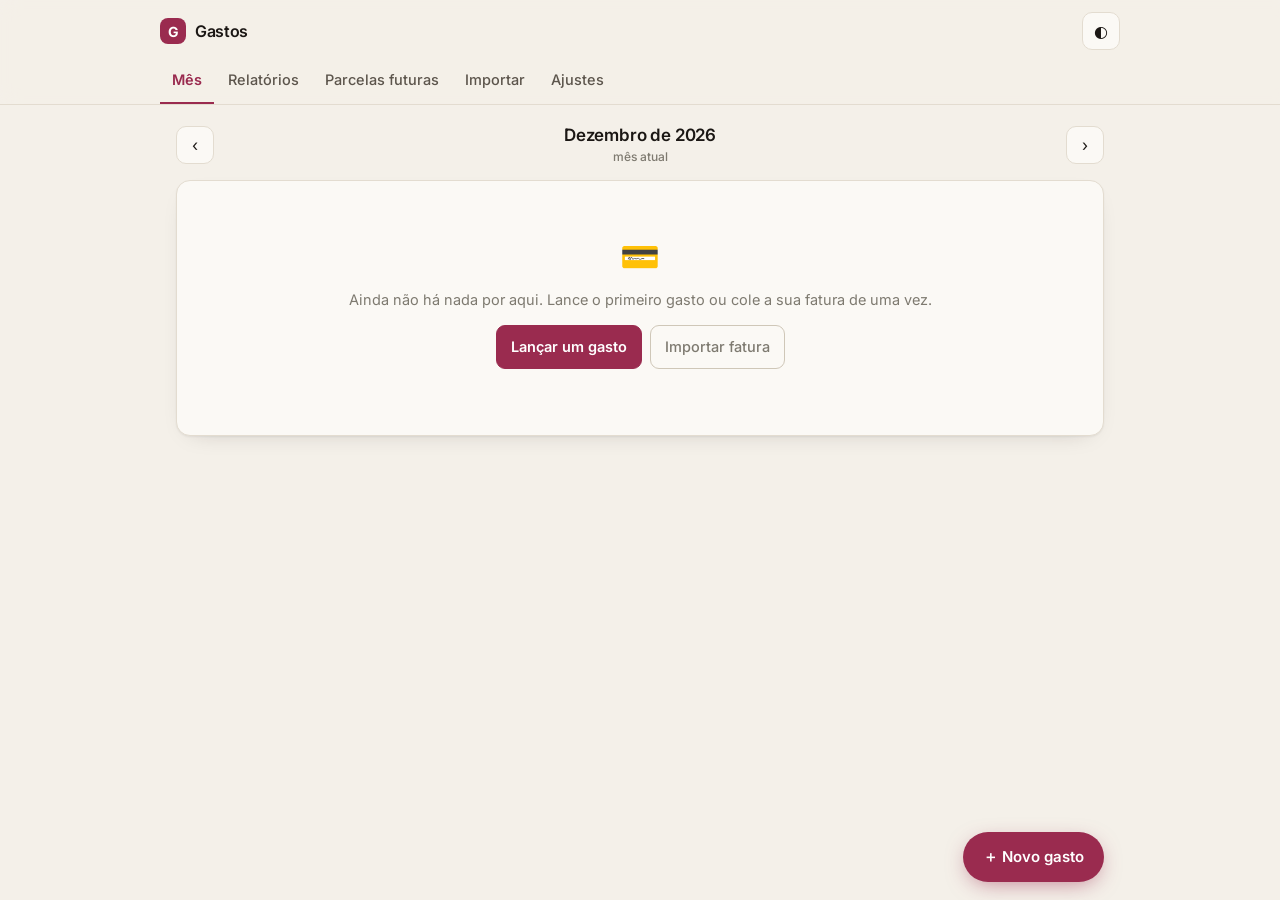
==== gastos/index.html @ 4b0e7037 "Adiciona app de gastos do cartão de crédito App estático em /gastos/ para categorizar gastos do cart" ====
<!DOCTYPE html>
<html lang="pt-BR" data-theme="">
<head>
<meta charset="UTF-8">
<meta name="viewport" content="width=device-width,initial-scale=1,viewport-fit=cover">
<title>Gastos — cartão de crédito</title>
<meta name="description" content="Controle de gastos do cartão de crédito: categorias, relatórios mensais e parcelas futuras. Os dados ficam só neste navegador.">
<meta name="robots" content="noindex, nofollow">
<meta name="theme-color" content="#F4F0E9" media="(prefers-color-scheme: light)">
<meta name="theme-color" content="#12100E" media="(prefers-color-scheme: dark)">
<meta name="apple-mobile-web-app-capable" content="yes">
<meta name="apple-mobile-web-app-title" content="Gastos">
<link rel="manifest" href="manifest.webmanifest">
<link rel="icon" href="data:image/svg+xml,%3Csvg xmlns='http://www.w3.org/2000/svg' viewBox='0 0 64 64'%3E%3Crect width='64' height='64' rx='14' fill='%239A2B4F'/%3E%3Crect x='12' y='20' width='40' height='26' rx='4' fill='none' stroke='%23fff' stroke-width='4'/%3E%3Cpath d='M12 30h40' stroke='%23fff' stroke-width='5'/%3E%3C/svg%3E">
<link rel="apple-touch-icon" href="icon.svg">
<link rel="preconnect" href="https://fonts.googleapis.com">
<link rel="preconnect" href="https://fonts.gstatic.com" crossorigin>
<link href="https://fonts.googleapis.com/css2?family=Inter:wght@400;500;600&display=swap" rel="stylesheet">
<link rel="stylesheet" href="app.css">
</head>
<body>

<header class="topbar">
  <div class="topbar-row">
    <div class="brand"><span class="brand-mark" aria-hidden="true">G</span> Gastos</div>
    <button class="icon-btn" id="btn-theme" type="button" title="Alternar tema claro/escuro" aria-label="Alternar tema claro/escuro">◐</button>
  </div>
  <nav class="tabs" id="tabs" aria-label="Seções">
    <button class="tab" type="button" data-route="mes">Mês</button>
    <button class="tab" type="button" data-route="relatorios">Relatórios</button>
    <button class="tab" type="button" data-route="parcelas">Parcelas futuras</button>
    <button class="tab" type="button" data-route="importar">Importar</button>
    <button class="tab" type="button" data-route="ajustes">Ajustes</button>
  </nav>
</header>

<main class="app" id="view" tabindex="-1">
  <noscript>
    <div class="card"><h2>Ative o JavaScript</h2>
    <p class="card-sub">Este app roda inteiro no seu navegador e precisa de JavaScript para funcionar.</p></div>
  </noscript>
</main>

<button class="fab" id="fab" type="button">＋ Novo gasto</button>

<div class="tip" id="tip" role="status" aria-live="polite"></div>
<div class="toast" id="toast" role="status" aria-live="polite"></div>

<dialog class="modal" id="modal"><div class="modal-card" id="modal-card"></div></dialog>

<script src="app.js"></script>
</body>
</html>
---- gastos/app.css ----
/* ============================================================
   Gastos — folha de estilo
   Paleta de dados validada com o validador de paletas:
     claro  → dado #9A2B4F · de-ênfase #8C877C · superfície #FBF9F5
     escuro → dado #D96A8B · de-ênfase #6B645A · superfície #1B1815
   (separação CVD, piso de visão normal e contraste ≥3:1 aprovados
    nos dois modos; a de-ênfase é cinza por definição — forma
    "1 cor + cinza", ênfase.)
   ============================================================ */

:root{
  color-scheme: light;

  /* superfícies e tinta */
  --bg:#F4F0E9;
  --surface:#FBF9F5;
  --surface-2:#F0EBE2;
  --surface-3:#E7E0D4;
  --ink:#1B1714;
  --ink-2:#5C554C;
  --muted:#7E7A70;
  --line:#E3DCD0;
  --line-strong:#CFC7B8;

  /* dados */
  --data:#9A2B4F;
  --data-soft:rgba(154,43,79,.12);
  --deemph:#8C877C;
  --grid:#E3DCD0;
  --axis:#CFC7B8;

  /* estado */
  --good:#0ca30c;
  --critical:#d03b3b;
  --warning:#fab219;

  --radius:14px;
  --radius-sm:9px;
  --shadow:0 1px 2px rgba(27,23,20,.05), 0 8px 24px -16px rgba(27,23,20,.28);
  --sans:"Inter", system-ui, -apple-system, "Segoe UI", sans-serif;
}

@media (prefers-color-scheme: dark){
  :root:where(:not([data-theme="light"])){
    color-scheme: dark;
    --bg:#12100E;
    --surface:#1B1815;
    --surface-2:#232019;
    --surface-3:#2E2A23;
    --ink:#F6F2EC;
    --ink-2:#C3BCB1;
    --muted:#9A948A;
    --line:#302B24;
    --line-strong:#453F36;
    --data:#D96A8B;
    --data-soft:rgba(217,106,139,.16);
    --deemph:#6B645A;
    --grid:#2C2822;
    --axis:#453F36;
    --good:#0ca30c;
    --critical:#e06a6a;
    --shadow:0 1px 2px rgba(0,0,0,.4), 0 8px 24px -16px rgba(0,0,0,.7);
  }
}
:root[data-theme="dark"]{
  color-scheme: dark;
  --bg:#12100E;
  --surface:#1B1815;
  --surface-2:#232019;
  --surface-3:#2E2A23;
  --ink:#F6F2EC;
  --ink-2:#C3BCB1;
  --muted:#9A948A;
  --line:#302B24;
  --line-strong:#453F36;
  --data:#D96A8B;
  --data-soft:rgba(217,106,139,.16);
  --deemph:#6B645A;
  --grid:#2C2822;
  --axis:#453F36;
  --good:#0ca30c;
  --critical:#e06a6a;
  --shadow:0 1px 2px rgba(0,0,0,.4), 0 8px 24px -16px rgba(0,0,0,.7);
}

*,*::before,*::after{box-sizing:border-box}
html,body{margin:0;padding:0}
body{
  background:var(--bg);
  color:var(--ink);
  font-family:var(--sans);
  font-size:16px;
  line-height:1.5;
  -webkit-font-smoothing:antialiased;
  padding-bottom:env(safe-area-inset-bottom);
}
h1,h2,h3{margin:0;font-weight:600;letter-spacing:-.01em}
button{font:inherit;color:inherit}
input,select,textarea{font:inherit}
a{color:var(--data)}

.sr-only{
  position:absolute;width:1px;height:1px;padding:0;margin:-1px;
  overflow:hidden;clip:rect(0 0 0 0);white-space:nowrap;border:0;
}
:focus-visible{outline:2px solid var(--data);outline-offset:2px;border-radius:4px}

/* ---------- estrutura ---------- */
.app{max-width:960px;margin:0 auto;padding:0 16px 96px}

.topbar{
  position:sticky;top:0;z-index:30;
  background:color-mix(in srgb, var(--bg) 88%, transparent);
  backdrop-filter:saturate(1.4) blur(10px);
  border-bottom:1px solid var(--line);
  margin:0 -16px 18px;padding:12px 16px 0;
}
.topbar-row{display:flex;align-items:center;gap:12px;max-width:960px;margin:0 auto}
.brand{display:flex;align-items:center;gap:9px;font-weight:600;letter-spacing:-.02em;margin-right:auto}
.brand-mark{
  width:26px;height:26px;border-radius:8px;display:grid;place-items:center;
  background:var(--data);color:#fff;font-size:14px;font-weight:700;flex:none;
}
.icon-btn{
  border:1px solid var(--line);background:var(--surface);
  width:38px;height:38px;border-radius:10px;cursor:pointer;
  display:grid;place-items:center;font-size:16px;flex:none;
}
.icon-btn:hover{background:var(--surface-2)}

.tabs{display:flex;gap:2px;overflow-x:auto;max-width:960px;margin:10px auto 0;scrollbar-width:none}
.tabs::-webkit-scrollbar{display:none}
.tab{
  appearance:none;border:0;background:none;cursor:pointer;white-space:nowrap;
  padding:9px 12px 11px;font-size:14.5px;font-weight:500;color:var(--ink-2);
  border-bottom:2px solid transparent;
}
.tab:hover{color:var(--ink)}
.tab[aria-current="page"]{color:var(--data);border-bottom-color:var(--data);font-weight:600}

/* ---------- cartões ---------- */
.card{
  background:var(--surface);border:1px solid var(--line);
  border-radius:var(--radius);padding:18px;margin-bottom:14px;box-shadow:var(--shadow);
}
.card-head{display:flex;align-items:baseline;gap:10px;margin-bottom:4px;flex-wrap:wrap}
.card-head h2{font-size:16px}
.card-sub{color:var(--muted);font-size:13.5px;margin:0 0 14px}
.card-actions{margin-left:auto;display:flex;gap:6px}

/* ---------- seletor de mês ---------- */
.month-nav{display:flex;align-items:center;gap:8px;margin-bottom:14px}
.month-nav .now{
  flex:1;text-align:center;font-size:17px;font-weight:600;letter-spacing:-.01em;
}
.month-nav .now small{display:block;font-size:12px;font-weight:500;color:var(--muted);text-transform:none;letter-spacing:0}

/* ---------- número herói e ladrilhos ---------- */
.hero-figure{
  font-size:clamp(38px,10vw,54px);font-weight:600;letter-spacing:-.03em;
  line-height:1.05;margin:2px 0 6px;
}
.hero-label{color:var(--muted);font-size:13.5px;font-weight:500}
.delta{display:inline-flex;align-items:center;gap:5px;font-size:14px;font-weight:600}
.delta .arrow{font-size:12px}
.delta.up{color:var(--critical)}      /* gastar mais é ruim */
.delta.down{color:var(--good)}
.delta.flat{color:var(--muted)}
.delta small{font-weight:500;color:var(--muted)}

.tiles{display:grid;grid-template-columns:repeat(auto-fit,minmax(150px,1fr));gap:10px;margin-top:16px}
.tile{background:var(--surface-2);border-radius:var(--radius-sm);padding:12px 13px}
.tile .t-label{color:var(--muted);font-size:12.5px;font-weight:500;margin-bottom:3px}
.tile .t-value{font-size:21px;font-weight:600;letter-spacing:-.02em}
.tile .t-note{color:var(--muted);font-size:12px;margin-top:2px}

/* ---------- filtros ---------- */
.filters{display:flex;flex-wrap:wrap;gap:8px;align-items:flex-end;margin-bottom:14px}
.field{display:flex;flex-direction:column;gap:5px;min-width:0}
.field label{font-size:12.5px;font-weight:500;color:var(--muted)}
.field.grow{flex:1 1 180px}
input[type=text],input[type=date],input[type=number],input[type=month],select,textarea{
  background:var(--surface);color:var(--ink);
  border:1px solid var(--line-strong);border-radius:var(--radius-sm);
  padding:10px 11px;width:100%;min-width:0;
}
textarea{resize:vertical;line-height:1.45;font-size:14px}
select{cursor:pointer}
input::placeholder,textarea::placeholder{color:var(--muted)}

/* ---------- botões ---------- */
.btn{
  appearance:none;border:1px solid var(--line-strong);background:var(--surface);
  border-radius:var(--radius-sm);padding:10px 14px;cursor:pointer;
  font-size:14.5px;font-weight:500;display:inline-flex;align-items:center;gap:7px;
  justify-content:center;
}
.btn:hover{background:var(--surface-2)}
.btn.primary{background:var(--data);border-color:var(--data);color:#fff;font-weight:600}
.btn.primary:hover{filter:brightness(1.07)}
.btn.ghost{border-color:transparent;background:none;color:var(--ink-2)}
.btn.ghost:hover{background:var(--surface-2)}
.btn.danger{color:var(--critical);border-color:var(--line-strong)}
.btn.small{padding:7px 10px;font-size:13px}
.btn:disabled{opacity:.45;cursor:not-allowed}

.fab{
  position:fixed;right:max(16px,calc(50vw - 480px + 16px));
  bottom:calc(18px + env(safe-area-inset-bottom));
  z-index:40;border:0;border-radius:999px;cursor:pointer;
  background:var(--data);color:#fff;font-weight:600;font-size:15px;
  padding:14px 20px;box-shadow:0 6px 22px -6px rgba(154,43,79,.6);
  display:inline-flex;align-items:center;gap:8px;
}
.fab:hover{filter:brightness(1.07)}
.fab[hidden]{display:none}

/* ---------- gráfico: barras horizontais ---------- */
.figure{margin:0}
.bars{display:flex;flex-direction:column;gap:8px}  /* ≥2px de folga entre barras */
.bar-row{
  display:grid;grid-template-columns:minmax(96px,34%) 1fr auto;
  align-items:center;gap:10px;
  border:0;background:none;padding:3px 2px;text-align:left;cursor:default;width:100%;
  border-radius:6px;
}
button.bar-row{cursor:pointer}
button.bar-row:hover{background:var(--surface-2)}
.bar-name{
  font-size:14px;color:var(--ink-2);white-space:nowrap;overflow:hidden;
  text-overflow:ellipsis;display:flex;align-items:center;gap:6px;
}
.bar-track{background:var(--surface-2);border-radius:5px;height:14px;overflow:visible}
.bar-fill{
  display:block;height:14px;background:var(--data);
  border-radius:0 4px 4px 0;   /* ponta arredondada, base quadrada */
  min-width:2px;
}
.bar-fill.deemph{background:var(--deemph)}
.bar-value{font-size:14px;font-weight:600;font-variant-numeric:tabular-nums;white-space:nowrap}
.bar-pct{color:var(--muted);font-size:12px;font-weight:500;margin-left:5px}

/* ---------- gráfico: colunas (SVG) ---------- */
.chart-svg{display:block;width:100%;height:auto;overflow:visible}
.chart-svg .grid-line{stroke:var(--grid);stroke-width:1;shape-rendering:crispEdges}
.chart-svg .axis-line{stroke:var(--axis);stroke-width:1;shape-rendering:crispEdges}
.chart-svg .tick-text{fill:var(--muted);font-size:11px;font-variant-numeric:tabular-nums}
.chart-svg .x-text{fill:var(--muted);font-size:11px}
.chart-svg .x-text.on{fill:var(--ink);font-weight:600}
.chart-svg .col{fill:var(--deemph)}
.chart-svg .col.on{fill:var(--data)}
.chart-svg .col-label{fill:var(--ink);font-size:11.5px;font-weight:600;font-variant-numeric:tabular-nums}
.chart-svg .hit{fill:transparent;cursor:pointer}
.chart-svg .hit:hover + .col, .chart-svg .hit:focus-visible + .col{opacity:.82}

/* ---------- tabela-gêmea ---------- */
.table-wrap{overflow-x:auto;margin-top:12px}
table.data{border-collapse:collapse;width:100%;font-size:14px}
table.data th,table.data td{
  text-align:left;padding:8px 10px;border-bottom:1px solid var(--line);white-space:nowrap;
}
table.data th{color:var(--muted);font-weight:500;font-size:12.5px}
table.data td.num,table.data th.num{text-align:right;font-variant-numeric:tabular-nums}
table.data tr:last-child td{border-bottom:0}

/* ---------- tooltip ---------- */
.tip{
  position:fixed;z-index:60;pointer-events:none;opacity:0;transition:opacity .1s;
  background:var(--surface);border:1px solid var(--line-strong);border-radius:10px;
  padding:8px 11px;box-shadow:var(--shadow);max-width:240px;
}
.tip.on{opacity:1}
.tip .tip-value{font-size:16px;font-weight:600;letter-spacing:-.01em;font-variant-numeric:tabular-nums}
.tip .tip-label{font-size:12.5px;color:var(--ink-2);display:flex;align-items:center;gap:6px;margin-top:2px}
.tip .key{width:14px;height:2px;border-radius:2px;background:var(--data);flex:none}
.tip .key.deemph{background:var(--deemph)}

/* ---------- listas ---------- */
.list{display:flex;flex-direction:column}
.item{
  display:flex;align-items:center;gap:12px;padding:11px 6px;
  border-bottom:1px solid var(--line);width:100%;text-align:left;
  background:none;border-left:0;border-right:0;border-top:0;cursor:pointer;border-radius:6px;
}
.item:hover{background:var(--surface-2)}
.item:last-child{border-bottom:0}
.item-emoji{
  width:36px;height:36px;border-radius:10px;background:var(--surface-2);
  display:grid;place-items:center;font-size:17px;flex:none;
}
.item-main{min-width:0;flex:1}
.item-title{font-size:14.5px;font-weight:500;white-space:nowrap;overflow:hidden;text-overflow:ellipsis}
.item-meta{font-size:12.5px;color:var(--muted);display:flex;gap:7px;flex-wrap:wrap;margin-top:1px}
.item-amount{font-size:15px;font-weight:600;font-variant-numeric:tabular-nums;white-space:nowrap;text-align:right}
.item-amount small{display:block;font-size:11.5px;font-weight:500;color:var(--muted)}
.badge{
  display:inline-block;background:var(--surface-3);color:var(--ink-2);
  border-radius:5px;padding:1px 6px;font-size:11.5px;font-weight:600;
  font-variant-numeric:tabular-nums;
}
.badge.soft{background:var(--data-soft);color:var(--data)}

.group-head{
  display:flex;align-items:baseline;gap:8px;margin:18px 0 2px;
  font-size:12.5px;font-weight:600;color:var(--muted);
}
.group-head .g-total{margin-left:auto;font-variant-numeric:tabular-nums;color:var(--ink-2)}

.empty{text-align:center;padding:34px 16px;color:var(--muted)}
.empty .e-emoji{font-size:32px;display:block;margin-bottom:8px}
.empty p{margin:0 0 14px;font-size:14.5px}

/* ---------- modal ---------- */
dialog.modal{
  border:0;padding:0;background:transparent;max-width:100%;max-height:100%;
}
dialog.modal::backdrop{background:rgba(20,16,12,.45);backdrop-filter:blur(2px)}
.modal-card{
  background:var(--surface);border:1px solid var(--line);border-radius:18px;
  width:min(560px,calc(100vw - 24px));max-height:calc(100dvh - 32px);
  overflow:auto;padding:20px;box-shadow:0 24px 60px -20px rgba(0,0,0,.5);
}
.modal-head{display:flex;align-items:center;gap:10px;margin-bottom:16px}
.modal-head h2{font-size:18px;margin-right:auto}
.form-grid{display:grid;grid-template-columns:1fr 1fr;gap:12px}
.form-grid .full{grid-column:1 / -1}
.modal-foot{display:flex;gap:8px;margin-top:20px}
.modal-foot .spacer{margin-left:auto}
.hint{font-size:12.5px;color:var(--muted);margin:5px 0 0}
.suggestion{
  display:inline-flex;align-items:center;gap:6px;font-size:12.5px;color:var(--muted);
  margin-top:5px;
}
.suggestion b{color:var(--data)}

/* ---------- ajustes ---------- */
.rows{display:flex;flex-direction:column;gap:8px}
.row-edit{
  display:flex;align-items:center;gap:8px;background:var(--surface-2);
  border-radius:var(--radius-sm);padding:8px 10px;
}
.row-edit .r-main{flex:1;min-width:0}
.row-edit .r-title{font-size:14.5px;font-weight:500}
.row-edit .r-note{font-size:12.5px;color:var(--muted)}
.chip-emoji{width:34px;height:34px;border-radius:9px;background:var(--surface);display:grid;place-items:center;font-size:17px;flex:none;border:1px solid var(--line)}
.seg{display:inline-flex;background:var(--surface-2);border-radius:9px;padding:3px;gap:2px}
.seg button{
  border:0;background:none;cursor:pointer;padding:6px 11px;border-radius:7px;
  font-size:13.5px;font-weight:500;color:var(--ink-2);
}
.seg button[aria-pressed="true"]{background:var(--surface);color:var(--ink);font-weight:600;box-shadow:0 1px 2px rgba(0,0,0,.08)}

.callout{
  background:var(--data-soft);border-radius:var(--radius-sm);
  padding:12px 14px;font-size:13.5px;color:var(--ink-2);margin-bottom:14px;
}
.callout b{color:var(--ink)}

/* ---------- importação ---------- */
.imp-table{width:100%;min-width:620px;border-collapse:collapse;font-size:13.5px}
.imp-table th,.imp-table td{padding:7px 8px;border-bottom:1px solid var(--line);text-align:left;vertical-align:middle}
.imp-table th{font-size:12px;color:var(--muted);font-weight:500}
.imp-table td.num{text-align:right;font-variant-numeric:tabular-nums;white-space:nowrap}
.imp-table select{padding:6px 7px;font-size:13px}
.imp-table input[type=text]{padding:6px 7px;font-size:13px}
.imp-off{opacity:.42}

/* ---------- toast ---------- */
.toast{
  position:fixed;left:50%;transform:translateX(-50%);
  bottom:calc(84px + env(safe-area-inset-bottom));z-index:70;
  background:var(--ink);color:var(--bg);border-radius:999px;
  padding:10px 18px;font-size:14px;font-weight:500;
  opacity:0;transition:opacity .18s, transform .18s;pointer-events:none;
}
.toast.on{opacity:1;transform:translateX(-50%) translateY(-4px)}

@media (max-width:700px){
  /* a tabela de importação vira uma lista de cartões — no celular ela
     não teria largura para caber em colunas */
  .imp-table{min-width:0;font-size:14px}
  .imp-table thead{display:none}
  .imp-table,.imp-table tbody{display:block}
  .imp-table tr{
    display:grid;grid-template-columns:auto 1fr auto;
    grid-template-areas:"chk data valor" "desc desc desc" "cat cat parc";
    gap:8px 10px;align-items:center;
    border:1px solid var(--line);border-radius:var(--radius-sm);
    padding:11px;margin-bottom:8px;
  }
  .imp-table td{display:block;border:0;padding:0}
  .imp-table td:nth-child(1){grid-area:chk}
  .imp-table td:nth-child(2){grid-area:data;color:var(--muted);font-size:12.5px}
  .imp-table td:nth-child(3){grid-area:desc}
  .imp-table td:nth-child(4){grid-area:cat}
  .imp-table td:nth-child(5){grid-area:parc;text-align:right}
  .imp-table td:nth-child(6){grid-area:valor;text-align:right;font-weight:600}
  .imp-table input[type=checkbox]{width:20px;height:20px}
}

@media (max-width:600px){
  .form-grid{grid-template-columns:1fr}
  .card{padding:15px}
  /* no celular o nome ganha a linha inteira e a barra vai embaixo */
  .bar-row{grid-template-columns:1fr auto;grid-template-areas:"nome valor" "barra barra";gap:4px 10px;padding:6px 2px}
  .bar-name{grid-area:nome;white-space:normal;overflow:visible}
  .bar-value{grid-area:valor}
  .bar-track{grid-area:barra}
  .fab{right:16px}
}
@media (prefers-reduced-motion:reduce){
  *{transition:none !important;animation:none !important}
}
@media print{
  .topbar,.fab,.card-actions,.filters,.toast{display:none !important}
  .card{break-inside:avoid;box-shadow:none}
}
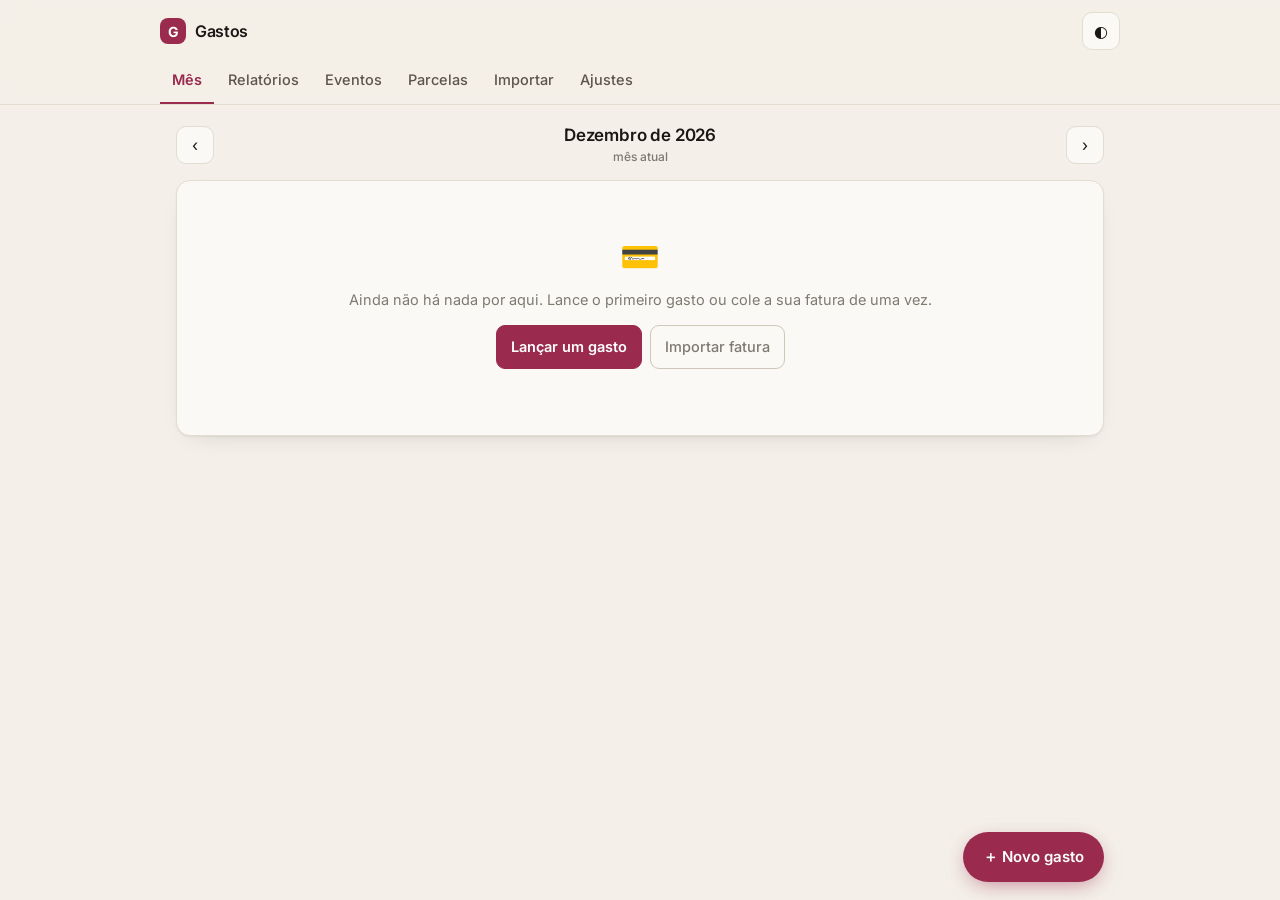
==== commit 37c07177: "Adiciona eventos: agrupador de gastos que atravessa categorias Uma viagem ou reforma espalha gastos " ====
--- a/gastos/index.html
+++ b/gastos/index.html
@@ -28,7 +28,8 @@
   <nav class="tabs" id="tabs" aria-label="Seções">
     <button class="tab" type="button" data-route="mes">Mês</button>
     <button class="tab" type="button" data-route="relatorios">Relatórios</button>
-    <button class="tab" type="button" data-route="parcelas">Parcelas futuras</button>
+    <button class="tab" type="button" data-route="eventos">Eventos</button>
+    <button class="tab" type="button" data-route="parcelas">Parcelas</button>
     <button class="tab" type="button" data-route="importar">Importar</button>
     <button class="tab" type="button" data-route="ajustes">Ajustes</button>
   </nav>
--- a/gastos/app.css
+++ b/gastos/app.css
@@ -174,6 +174,26 @@
 .tile .t-value{font-size:21px;font-weight:600;letter-spacing:-.02em}
 .tile .t-note{color:var(--muted);font-size:12px;margin-top:2px}
 
+/* ---------- medidor de orçamento ---------- */
+.meter-wrap{margin:10px 0 2px}
+.meter{
+  height:10px;border-radius:5px;background:var(--data-soft);
+  overflow:hidden;max-width:520px;
+}
+.meter-fill{height:10px;border-radius:0 4px 4px 0;background:var(--data);min-width:2px}
+.meter-fill.warn{background:var(--warning)}
+.meter-fill.crit{background:var(--critical)}
+.meter-legend{
+  display:flex;align-items:center;gap:6px;margin-top:7px;
+  font-size:13.5px;font-weight:500;color:var(--ink-2);
+}
+.meter-legend.crit{color:var(--critical);font-weight:600}
+
+/* lista rolável dentro do modal de vinculação */
+.lista-vinculo{max-height:46vh;overflow-y:auto;border-top:1px solid var(--line)}
+.lista-vinculo .item{cursor:pointer}
+.lista-vinculo input[type=checkbox]{width:20px;height:20px;flex:none}
+
 /* ---------- filtros ---------- */
 .filters{display:flex;flex-wrap:wrap;gap:8px;align-items:flex-end;margin-bottom:14px}
 .field{display:flex;flex-direction:column;gap:5px;min-width:0}
@@ -299,6 +319,7 @@
   font-variant-numeric:tabular-nums;
 }
 .badge.soft{background:var(--data-soft);color:var(--data)}
+.badge.alerta{background:var(--surface-3);color:var(--ink-2);display:inline-flex;align-items:center;gap:4px}
 
 .group-head{
   display:flex;align-items:baseline;gap:8px;margin:18px 0 2px;
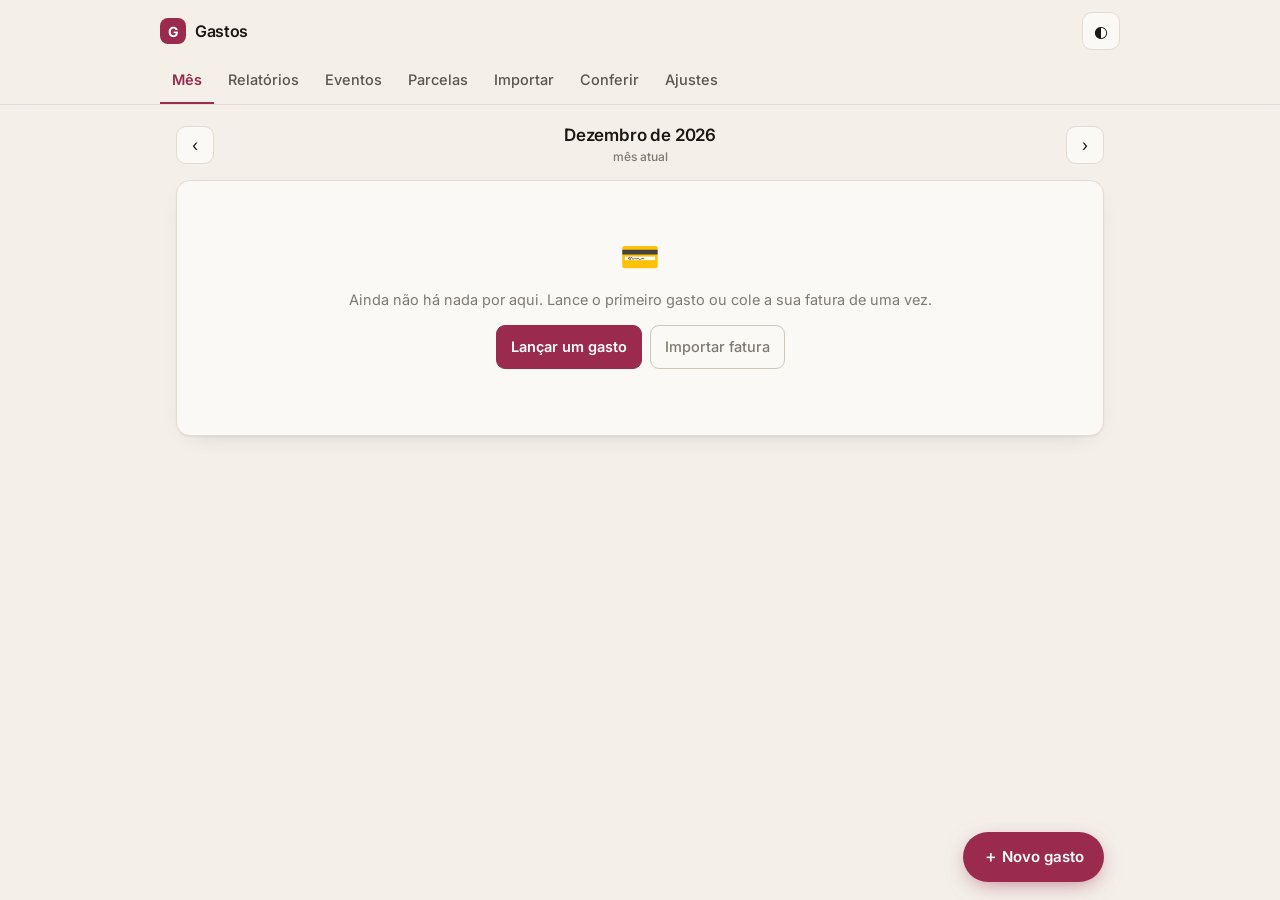
==== commit 8e34f2e2: "Nova aba Conferir: compara a fatura do banco com o que está lançado Quando a importação escapa um it" ====
--- a/gastos/index.html
+++ b/gastos/index.html
@@ -8,11 +8,15 @@
 <meta name="robots" content="noindex, nofollow">
 <meta name="theme-color" content="#F4F0E9" media="(prefers-color-scheme: light)">
 <meta name="theme-color" content="#12100E" media="(prefers-color-scheme: dark)">
+<meta name="mobile-web-app-capable" content="yes">
 <meta name="apple-mobile-web-app-capable" content="yes">
 <meta name="apple-mobile-web-app-title" content="Gastos">
+<meta name="apple-mobile-web-app-status-bar-style" content="default">
+<meta name="application-name" content="Gastos">
 <link rel="manifest" href="manifest.webmanifest">
 <link rel="icon" href="data:image/svg+xml,%3Csvg xmlns='http://www.w3.org/2000/svg' viewBox='0 0 64 64'%3E%3Crect width='64' height='64' rx='14' fill='%239A2B4F'/%3E%3Crect x='12' y='20' width='40' height='26' rx='4' fill='none' stroke='%23fff' stroke-width='4'/%3E%3Cpath d='M12 30h40' stroke='%23fff' stroke-width='5'/%3E%3C/svg%3E">
-<link rel="apple-touch-icon" href="icon.svg">
+<link rel="apple-touch-icon" href="icons/apple-touch-icon.png">
+<link rel="icon" type="image/png" sizes="192x192" href="icons/icon-192.png">
 <link rel="preconnect" href="https://fonts.googleapis.com">
 <link rel="preconnect" href="https://fonts.gstatic.com" crossorigin>
 <link href="https://fonts.googleapis.com/css2?family=Inter:wght@400;500;600&display=swap" rel="stylesheet">
@@ -31,6 +35,7 @@
     <button class="tab" type="button" data-route="eventos">Eventos</button>
     <button class="tab" type="button" data-route="parcelas">Parcelas</button>
     <button class="tab" type="button" data-route="importar">Importar</button>
+    <button class="tab" type="button" data-route="conferir">Conferir</button>
     <button class="tab" type="button" data-route="ajustes">Ajustes</button>
   </nav>
 </header>
@@ -44,6 +49,14 @@
 
 <button class="fab" id="fab" type="button">＋ Novo gasto</button>
 
+<div class="pwa-bar" id="pwa-atualizar" role="status" hidden>
+  <div class="pwa-bar-inner">
+    <span class="pwa-bar-txt">Uma versão nova do app está pronta.</span>
+    <button class="btn small primary" type="button" id="pwa-atualizar-btn">Atualizar</button>
+    <button class="icon-btn" type="button" id="pwa-atualizar-fechar" aria-label="Agora não">✕</button>
+  </div>
+</div>
+
 <div class="tip" id="tip" role="status" aria-live="polite"></div>
 <div class="toast" id="toast" role="status" aria-live="polite"></div>
 
--- a/gastos/app.css
+++ b/gastos/app.css
@@ -84,6 +84,9 @@
 }
 
 *,*::before,*::after{box-sizing:border-box}
+/* qualquer classe que defina display vence a regra padrão de [hidden] do
+   navegador — e "hidden" significa não renderizar, ponto. */
+[hidden]{display:none !important}
 html,body{margin:0;padding:0}
 body{
   background:var(--bg);
@@ -115,6 +118,10 @@
   border-bottom:1px solid var(--line);
   margin:0 -16px 18px;padding:12px 16px 0;
 }
+@media (display-mode: standalone), (display-mode: minimal-ui){
+  .topbar{padding-top:calc(12px + env(safe-area-inset-top))}
+  body{overscroll-behavior-y:none}   /* sem o "puxar para recarregar" dentro do app */
+}
 .topbar-row{display:flex;align-items:center;gap:12px;max-width:960px;margin:0 auto}
 .brand{display:flex;align-items:center;gap:9px;font-weight:600;letter-spacing:-.02em;margin-right:auto}
 .brand-mark{
@@ -198,7 +205,9 @@
 .filters{display:flex;flex-wrap:wrap;gap:8px;align-items:flex-end;margin-bottom:14px}
 .field{display:flex;flex-direction:column;gap:5px;min-width:0}
 .field label{font-size:12.5px;font-weight:500;color:var(--muted)}
-.field.grow{flex:1 1 180px}
+/* dois controles curtos dividem a linha no celular em vez de empilhar */
+.filters > .field{flex:1 1 146px}
+.field.grow{flex:1 1 200px}
 input[type=text],input[type=date],input[type=number],input[type=month],select,textarea{
   background:var(--surface);color:var(--ink);
   border:1px solid var(--line-strong);border-radius:var(--radius-sm);
@@ -308,8 +317,8 @@
   width:36px;height:36px;border-radius:10px;background:var(--surface-2);
   display:grid;place-items:center;font-size:17px;flex:none;
 }
-.item-main{min-width:0;flex:1}
-.item-title{font-size:14.5px;font-weight:500;white-space:nowrap;overflow:hidden;text-overflow:ellipsis}
+.item-main{display:block;min-width:0;flex:1}
+.item-title{display:block;font-size:14.5px;font-weight:500;white-space:nowrap;overflow:hidden;text-overflow:ellipsis}
 .item-meta{font-size:12.5px;color:var(--muted);display:flex;gap:7px;flex-wrap:wrap;margin-top:1px}
 .item-amount{font-size:15px;font-weight:600;font-variant-numeric:tabular-nums;white-space:nowrap;text-align:right}
 .item-amount small{display:block;font-size:11.5px;font-weight:500;color:var(--muted)}
@@ -360,9 +369,9 @@
   display:flex;align-items:center;gap:8px;background:var(--surface-2);
   border-radius:var(--radius-sm);padding:8px 10px;
 }
-.row-edit .r-main{flex:1;min-width:0}
-.row-edit .r-title{font-size:14.5px;font-weight:500}
-.row-edit .r-note{font-size:12.5px;color:var(--muted)}
+.row-edit .r-main{display:block;flex:1;min-width:0}
+.row-edit .r-title{display:block;font-size:14.5px;font-weight:500}
+.row-edit .r-note{display:block;font-size:12.5px;color:var(--muted)}
 .chip-emoji{width:34px;height:34px;border-radius:9px;background:var(--surface);display:grid;place-items:center;font-size:17px;flex:none;border:1px solid var(--line)}
 .seg{display:inline-flex;background:var(--surface-2);border-radius:9px;padding:3px;gap:2px}
 .seg button{
@@ -378,6 +387,38 @@
 .callout b{color:var(--ink)}
 
 /* ---------- importação ---------- */
+.dropzone{
+  display:flex;flex-direction:column;align-items:center;gap:3px;text-align:center;
+  border:2px dashed var(--line-strong);border-radius:var(--radius);
+  padding:26px 18px;cursor:pointer;background:var(--surface-2);
+  transition:border-color .15s, background .15s;
+}
+.dropzone:hover,.dropzone.sobre{border-color:var(--data);background:var(--data-soft)}
+.dz-emoji{font-size:26px;margin-bottom:2px}
+.dz-titulo{font-size:15px;font-weight:600}
+.dz-sub{font-size:13px;color:var(--muted);max-width:36ch}
+#imp-arquivo{margin-top:12px;display:flex;flex-wrap:wrap;align-items:center;gap:4px 8px}
+#imp-arquivo b{color:var(--ink)}
+#imp-bloco-texto[hidden]{display:none}
+/* o cabeçalho é fixo: a conferência precisa parar abaixo dele ao rolar */
+#imp-saida,#conf-saida{scroll-margin-top:118px}
+#conf-arquivo{margin-top:12px;display:flex;flex-wrap:wrap;align-items:center;gap:4px 8px}
+#conf-arquivo b{color:var(--ink)}
+#conf-bloco-texto[hidden]{display:none}
+.meter-legend.ok{color:var(--good);font-weight:600}
+/* na conferência, o botão de ação fica ao lado do valor */
+#conf-saida .item{gap:10px}
+#conf-saida .item .btn{flex:none}
+@media (max-width:600px){
+  /* no celular o botão desce: com ele na mesma linha, o nome do gasto
+     ficava cortado justo na tela que existe para ela reconhecer o gasto */
+  #conf-saida .item{flex-wrap:wrap;row-gap:8px}
+  #conf-saida .item .btn{flex:0 0 100%}
+}
+
+.divisor{display:flex;align-items:center;gap:12px;margin:18px 0 12px;color:var(--muted);font-size:12.5px}
+.divisor::before,.divisor::after{content:"";flex:1;height:1px;background:var(--line)}
+
 .imp-table{width:100%;min-width:620px;border-collapse:collapse;font-size:13.5px}
 .imp-table th,.imp-table td{padding:7px 8px;border-bottom:1px solid var(--line);text-align:left;vertical-align:middle}
 .imp-table th{font-size:12px;color:var(--muted);font-weight:500}
@@ -385,6 +426,29 @@
 .imp-table select{padding:6px 7px;font-size:13px}
 .imp-table input[type=text]{padding:6px 7px;font-size:13px}
 .imp-off{opacity:.42}
+
+/* ---------- barra de atualização do app ---------- */
+.pwa-bar{
+  position:fixed;left:0;right:0;bottom:0;z-index:65;
+  background:var(--surface);border-top:1px solid var(--line-strong);
+  box-shadow:0 -6px 24px -18px rgba(0,0,0,.5);
+  padding:12px 16px calc(12px + env(safe-area-inset-bottom));
+}
+.pwa-bar[hidden]{display:none}
+.pwa-bar-inner{
+  max-width:960px;margin:0 auto;
+  display:flex;align-items:center;gap:10px;
+}
+.pwa-bar-txt{flex:1 1 auto;min-width:0;font-size:14px;color:var(--ink-2)}
+.pwa-bar .btn,.pwa-bar .icon-btn{flex:none}
+.pwa-bar .icon-btn{width:34px;height:34px;border:0;background:none}
+/* enquanto o aviso estiver na tela, o botão flutuante sobe para não brigar com ele */
+body.com-aviso .fab{bottom:calc(80px + env(safe-area-inset-bottom))}
+
+/* passo a passo de instalação */
+ol.passos{margin:10px 0 0;padding-left:20px;font-size:14px;color:var(--ink-2);line-height:1.65}
+ol.passos li{margin-bottom:4px}
+ol.passos b{color:var(--ink)}
 
 /* ---------- toast ---------- */
 .toast{
